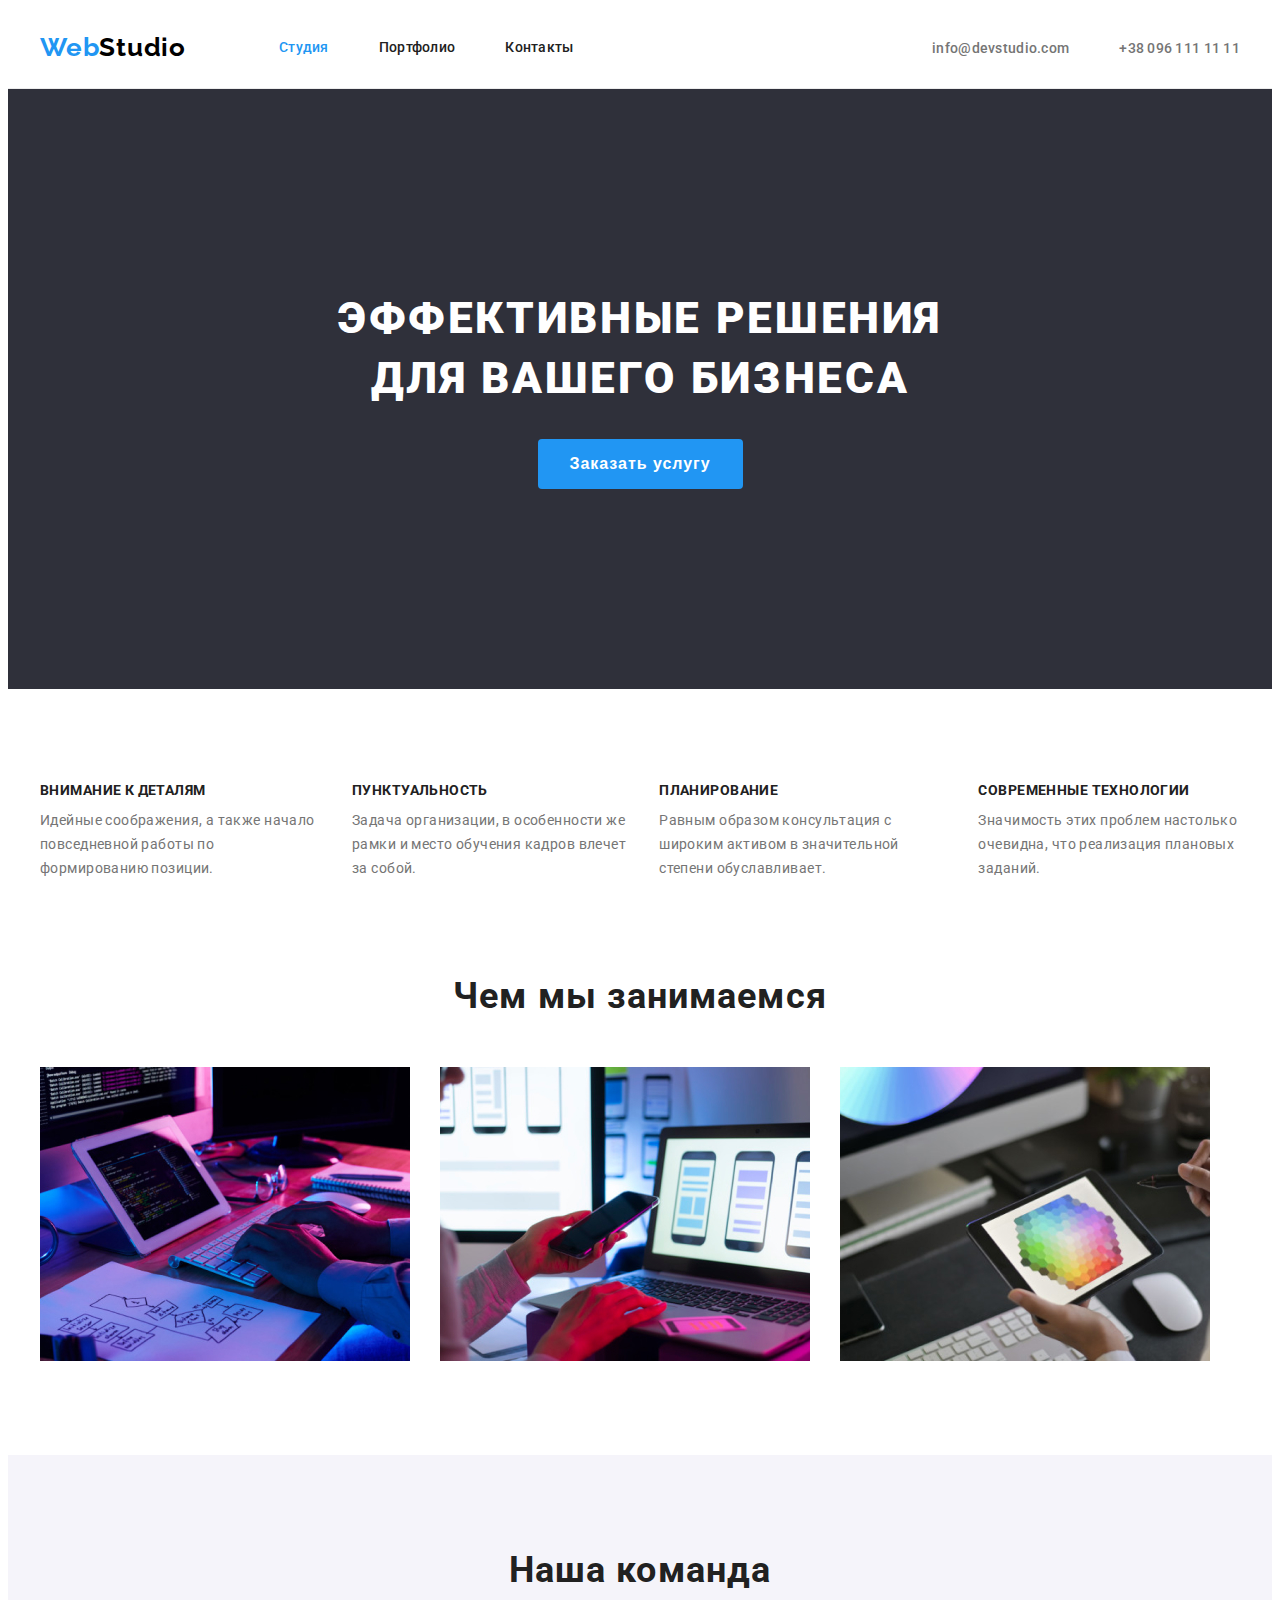
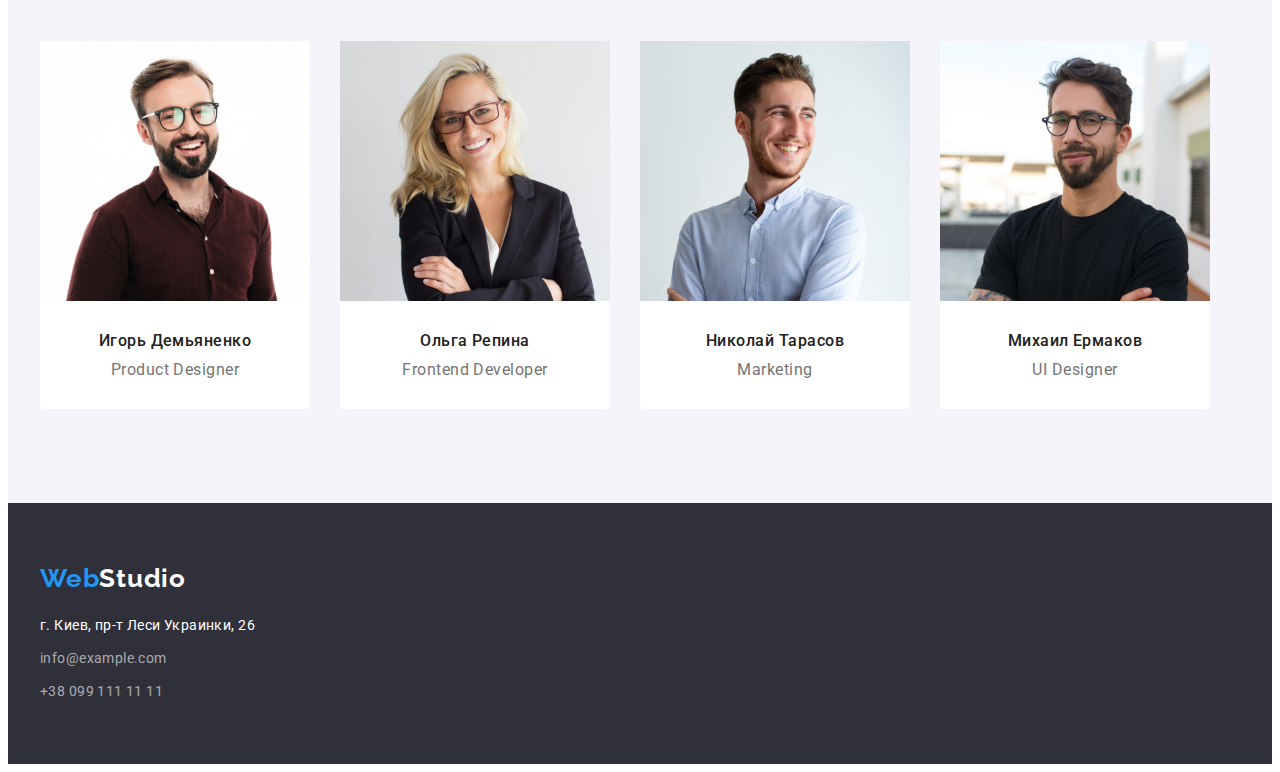
==== index.html @ f35f435f "1" ====
<!DOCTYPE html>
<html lang="ru">
  <head>
    <meta charset="UTF-8" />
    <meta name="viewport" content="width=device-width, initial-scale=1.0"/>
    <title>Вебстудия</title>
    <link rel="preconnect" href="https://fonts.gstatic.com"/>
    <link
      href="https://fonts.googleapis.com/css2?family=Raleway:wght@700&family=Roboto:wght@400;500;700;900&display=swap"
      rel="stylesheet"/>
    <link
      rel="stylesheet"
      href="https://cdnjs.cloudflare.com/ajax/libs/modern-normalize/1.0.0/modern-normalize.min.css"
      integrity="sha512-ISS7cAi1PEhQ8jnbJpJZMd29NlhNj4AWYyLOSp2CE/CsHxTCu+r+t0D2yoJudVrd0/8fTVPUVDzY5Tvli75u/g=="
      crossorigin="anonymous"/>
    <link rel="stylesheet" href="./css/styles.css"/>
  </head>
 <body>
    <header class="header">
      <div class="container">
        <nav class="nav-wrapper">
          <a href="./" class="logo"><span class="accent">Web</span>Studio</a>
          <ul class="site-nav list">
            <li class="list-item">
              <a href="./index.html" class="link current">Студия</a>
            </li>
            <li class="list-item">
              <a href="./portfolio.html" class="link">Портфолио</a>
            </li>
            <li class="list-item"><a href="" class="link">Контакты</a></li>
          </ul>
        </nav>
        <ul class="contacts list">
          <li class="list-item">
            <a href="mailto:info@devstudio.com" class="link"
              >info@devstudio.com</a>
          </li>
          <li class="list-item">
            <a href="tel:+380961111111" class="link">+38 096 111 11 11</a>
          </li>
        </ul>
      </div>
    </header>
    <main>
      <section class="hero">
        <h1 class="hero-title">
          Эффективные решения<br />
          для вашего бизнеса
        </h1>
        <button type="button" class="modal-btn">Заказать услугу</button>
      </section>
      <section class="features-section">
        <div class="container">
          <h2 hidden class="section-title">Наши особенности</h2>
          <ul class="list">
            <li class="list-item">
              <h3 class="title">Внимание к деталям</h3>
              <p class="description">
                Идейные соображения, а также начало повседневной работы по
                формированию позиции.
              </p>
            </li>
            <li class="list-item">
              <h3 class="title">Пунктуальность</h3>
              <p class="description">
                Задача организации, в особенности же рамки и место обучения
                кадров влечет за собой.
              </p>
            </li>
            <li class="list-item">
              <h3 class="title">Планирование</h3>
              <p class="description">
                Равным образом консультация с широким активом в значительной
                степени обуславливает.
              </p>
            </li>
            <li class="list-item">
              <h3 class="title">Современные технологии</h3>
              <p class="description">
                Значимость этих проблем настолько очевидна, что реализация
                плановых заданий.
              </p>
            </li>
          </ul>
        </div>
      </section>
      <section class="products-section">
        <div class="container">
          <h2 class="section-title">Чем мы занимаемся</h2>
          <ul class="products list">
            <li class="products-item">
              <img
                src="./images/index-images/box1.jpg"
                alt="Человек работает на компьютере"
                width="370"/>
            </li>
            <li class="products-item">
              <img
                src="./images/index-images/box2.jpg"
                alt="Человек с смарт-фоном в руке"
                width="370"/>
            </li>
            <li class="products-item">
              <img
                src="./images/index-images/box3.jpg"
                alt="Человек работает на планшете"
                width="370"/>
            </li>
          </ul>
        </div>
      </section>
      <section class="team-section">
        <div class="container">
          <h2 class="section-title">Наша команда</h2>
          <ul class="team list">
            <li class="team-item">
              <img
                src="./images/index-images/team/img.jpg"
                alt=""
                width="270"/>
              <div class="team-item-content">
                <h4 class="title">Игорь Демьяненко</h4>
                <p class="description">Product Designer</p>
              </div>
            </li>
            <li class="team-item">
              <img
                src="./images/index-images/team/img1.jpg"
                alt=""
                width="270"/>
              <div class="team-item-content">
                <h4 class="title">Ольга Репина</h4>
                <p class="description">Frontend Developer</p>
              </div>
            </li>
            <li class="team-item">
              <img
                src="./images/index-images/team/img2.jpg"
                alt=""
                width="270"/>
              <div class="team-item-content">
                <h4 class="title">Николай Тарасов</h4>
                <p class="description">Marketing</p>
              </div>
            </li>
            <li class="team-item">
              <img
                src="./images/index-images/team/img3.jpg"
                alt=""
                width="270"/>
              <div class="team-item-content">
                <h4 class="title">Михаил Ермаков</h4>
                <p class="description">UI Designer</p>
              </div>
            </li>
          </ul>
        </div>
      </section>
    </main>
    <footer class="footer">
      <div class="container">
        <a href="#" class="logo"><span class="accent">Web</span>Studio</a>
        <address class="footer-contacts">
          <p class="address">г. Киев, пр-т Леси Украинки, 26</p>
          <ul class="contacts-wrapper list">
            <li class="footer-contact-item"><a href="mailto:info@example.com" class="contacts email">info@example.com</a>
            </li>
            <li class="footer-contact-item">
            <a href="tel:+380991111111" class="contacts">+38 099 111 11 11</a>
          </li>
          </div>
        </address>
      </div>
    </footer>
  </body>
</html>
---- css/styles.css ----
:root {
  --primary-logo-color: #000000;
  --primary-txt-color: #212121;
  --secondary-txt-color: #757575;
  --additional-txt-color: #ffffff;
  --primary-bg-color: #ffffff;
  --secondary-bg-color: #f5f4fa;
  --additional-bg-color: #2f303a;
  --accent-color: #2196f3;
  --footer-contacts-color: rgba(255, 255, 255, 0.6);
  --header-line-color: #ececec;
  --border-line-color: #eeeeee;
}

/* ширина контейнера 1170px */
/* паддинги контейнера слева и справа равны половине ширины gutter на макете (по 15px) */

body {
  font-family: 'Roboto', sans-serif;
  background-color: var(--primary-bg-color);
}

/* COMMON */

h1,
h2,
h3,
h4,
h5,
h6 {
  margin: 0;
}

ul,
ol {
  margin: 0;
  padding: 0;
}

img {
  display: block;
}

.list {
  padding: 0;
  margin: 0;
  list-style: none;
}

.link {
  cursor: pointer;
}

.current {
  color: var(--accent-color);
}

.logo {
  font-family: 'Raleway', sans-serif;
  font-weight: 700;
  font-size: 26px;
  line-height: 1.192;
  letter-spacing: 0.03em;
  color: var(--primary-logo-color);
  text-decoration: none;
  margin-right: 93px;
  padding-top: 24px;
  padding-bottom: 25px;
}

.accent {
  color: var(--accent-color);
}

.container {
  width: 1200px;
  margin: 0 auto;
  padding-left: 15px;
  padding-right: 15px;
}

.description {
  margin: 0;
}

.section-title {
  font-weight: 700;
  font-size: 36px;
  line-height: 1.17;
  letter-spacing: 0.03em;
  color: var(--primary-txt-color);
  text-align: center;
  margin-bottom: 50px;
}

/* HEADER */

.header {
  border-bottom: 1px solid var(--header-line-color);
}

.header .container {
  display: flex;
  align-items: center;
}

.nav-wrapper {
  display: flex;
  align-items: center;
}

.site-nav {
  display: flex;
}

.site-nav .list-item:not(:last-child) {
  margin-right: 50px;
}

.site-nav .link {
  display: block;
  padding-top: 32px;
  padding-bottom: 32px;
  font-weight: 500;
  font-size: 14px;
  line-height: 1.14;
  letter-spacing: 0.02em;
  color: var(--primary-txt-color);
  text-decoration: none;
}

.site-nav .link:hover,
.site-nav .link:focus,
.site-nav .link:active {
  color: var(--accent-color);
}

.site-nav .link.current {
  color: var(--accent-color);
}

.header .contacts {
  margin-bottom: 0;
  display: flex;
}

.contacts.list {
  margin-left: auto;
}

.contacts .list-item + .list-item {
  margin-left: 50px;
}
.contacts .link {
  font-weight: 500;
  font-size: 14px;
  line-height: 1.14;
  letter-spacing: 0.02em;
  color: var(--secondary-txt-color);
  text-decoration: none;
  padding-top: 32px;
  padding-bottom: 32px;
}

.contacts .link:hover,
.contacts .link:focus {
  color: var(--accent-color);
}

/* HERO */

.hero {
  background-color: #2f303a;
  width: auto;
  text-align: center;
  padding-top: 200px;
  padding-bottom: 200px;
}

.hero-title {
  margin-top: 0;
  margin-bottom: 30px;
  font-weight: 900;
  font-size: 44px;
  line-height: 1.363;
  letter-spacing: 0.06em;
  text-transform: uppercase;
  color: #ffffff;
}

.modal-btn {
  border-radius: 4px;
  font-weight: 700;
  font-size: 16px;
  line-height: 1.88;
  letter-spacing: 0.06em;
  color: var(--additional-txt-color);
  background-color: var(--accent-color);
  padding: 10px 32px;
  border: none;
}

/* FEATURES */
.features-section {
  padding: 94px 0;
}

.features-section .title {
  font-weight: 700;
  font-size: 14px;
  line-height: 1.14;
  letter-spacing: 0.03em;
  text-transform: uppercase;
  color: var(--primary-txt-color);
  margin-bottom: 10px;
}

.features-section .description {
  font-weight: 400;
  font-size: 14px;
  line-height: 1.71;
  letter-spacing: 0.03em;
  color: var(--secondary-txt-color);
}

.features-section .list {
  display: flex;
}

.features-section .list-item {
  width: calc((100%-90px) / 4);
}

.features-section .list-item:not(:last-child) {
  margin-right: 30px;
}

/* WHAT WE DO */

.products-section {
  padding-bottom: 94px;
}
.products {
  display: flex;
}

.products.list {
  margin: -15px;
}

.products-item {
  margin: 15px;
}

/* TEAM */

.team-section {
  background-color: var(--secondary-bg-color);
  padding: 94px 0;
}

.team.list {
  display: flex;
  margin: -15px;
}

.team-item {
  margin: 15px;
}

.team-section .title {
  margin-bottom: 10px;
}

.team-item-content {
  padding: 30px;
  background-color: var(--primary-bg-color);
  border-radius: 0px 0px 4px 4px;
}

.team .title {
  font-weight: 500;
  font-size: 16px;
  line-height: 1.19;
  letter-spacing: 0.03em;
  color: var(--primary-txt-color);
  text-align: center;
}

.team .description {
  font-weight: 400;
  font-size: 16px;
  line-height: 1.19;
  letter-spacing: 0.03em;
  color: var(--secondary-txt-color);
  text-align: center;
}

/* FOOTER */
.footer {
  background-color: var(--additional-bg-color);
  padding-top: 60px;
  padding-bottom: 60px;
}

.footer .logo {
  display: inline-block;
  color: var(--additional-txt-color);
  margin-bottom: 20px;
  margin-right: 0;
  padding: 0;
}

.footer-contacts {
  font-style: normal;
}

.footer-contacts .address {
  font-weight: 400;
  font-size: 14px;
  line-height: 1.71;
  letter-spacing: 0.03em;
  color: var(--additional-txt-color);
  margin-top: 0;
  margin-bottom: 9px;
}

.footer .contacts {
  display: inline-block;
  font-weight: 400;
  font-size: 14px;
  line-height: 1.71;
  letter-spacing: 0.03em;
  color: var(--footer-contacts-color);
  text-decoration: none;
}

.footer-contact-item > .email {
  margin-bottom: 9px;
}

.contacts-wrapper {
  display: flex;
  flex-direction: column;
}

/* PORTFOLIO */

.portfolio {
  padding: 94px 0 94px 0;
}

.select-btn {
  font-weight: 500;
  font-size: 16px;
  line-height: 1.63;
  letter-spacing: 0.03em;
  color: var(--primary-txt-color);
  background-color: var(--secondary-bg-color);
  border: none;
  text-align: center;
  color: var(--primary-txt-color);
  padding: 6px 22px;
  border-radius: 4px;
  outline: none;
}

.select-btn:hover,
.select-btn:focus,
.select-btn:active {
  color: var(--additional-txt-color);
  background-color: var(--accent-color);
  border: none;
  cursor: pointer;
}

.portfolio .filter {
  display: flex;
  justify-content: center;
}

.filter-button + .filter-button {
  margin-left: 8px;
}

.filter {
  margin-bottom: 50px;
}

.projects {
  display: flex;
  flex-wrap: wrap;
  margin: -15px;
}

.project-content {
  padding: 20px 24px;
  border-style: none solid solid;
  border-width: 1px;
  border-color: var(--border-line-color);
}

.project-item {
  margin: 15px;
}

.project-title {
  font-weight: 700;
  font-size: 18px;
  line-height: 2;
  letter-spacing: 0.06em;
  color: var(--primary-txt-color);
  margin-bottom: 4px;
}

.project-type {
  font-weight: 400;
  font-size: 16px;
  line-height: 1.88;
  letter-spacing: 0.03em;
  color: var(--secondary-txt-color);
  margin: 0;
}

.projects .link {
  text-decoration: none;
}
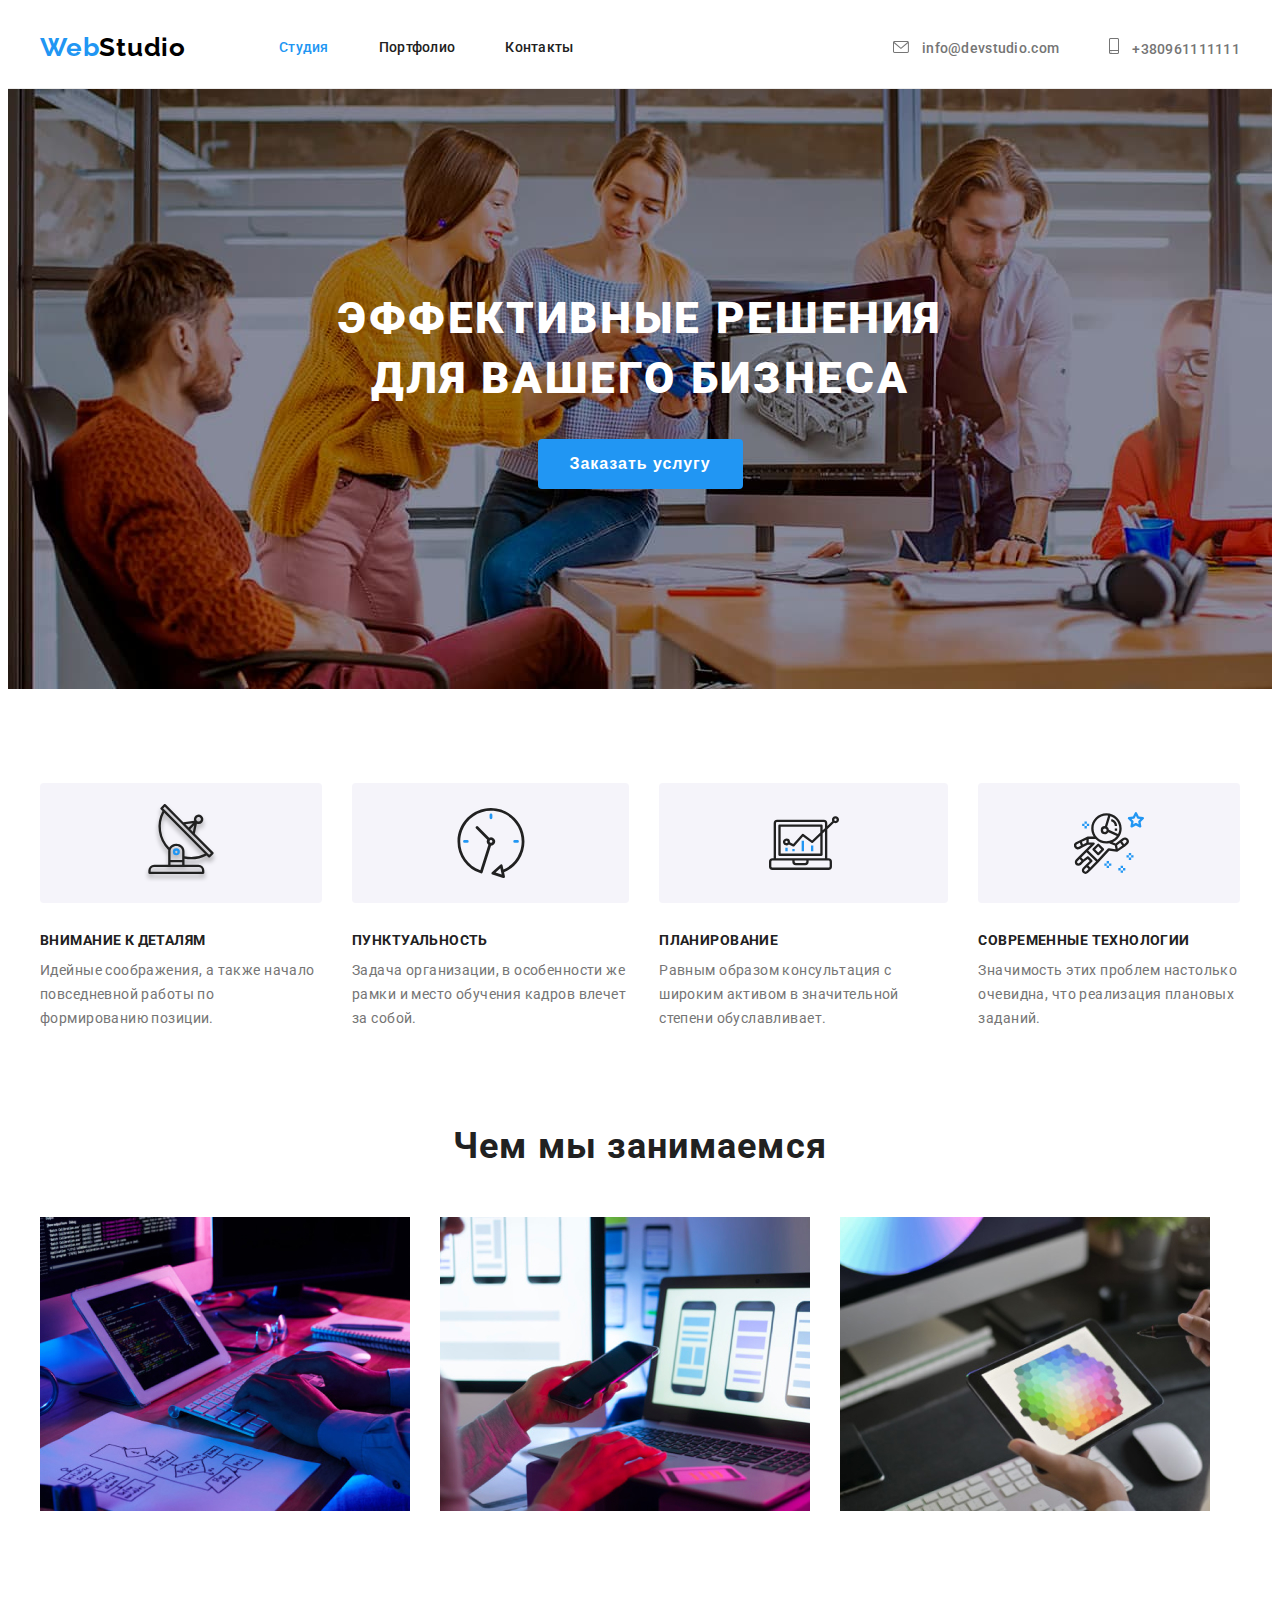
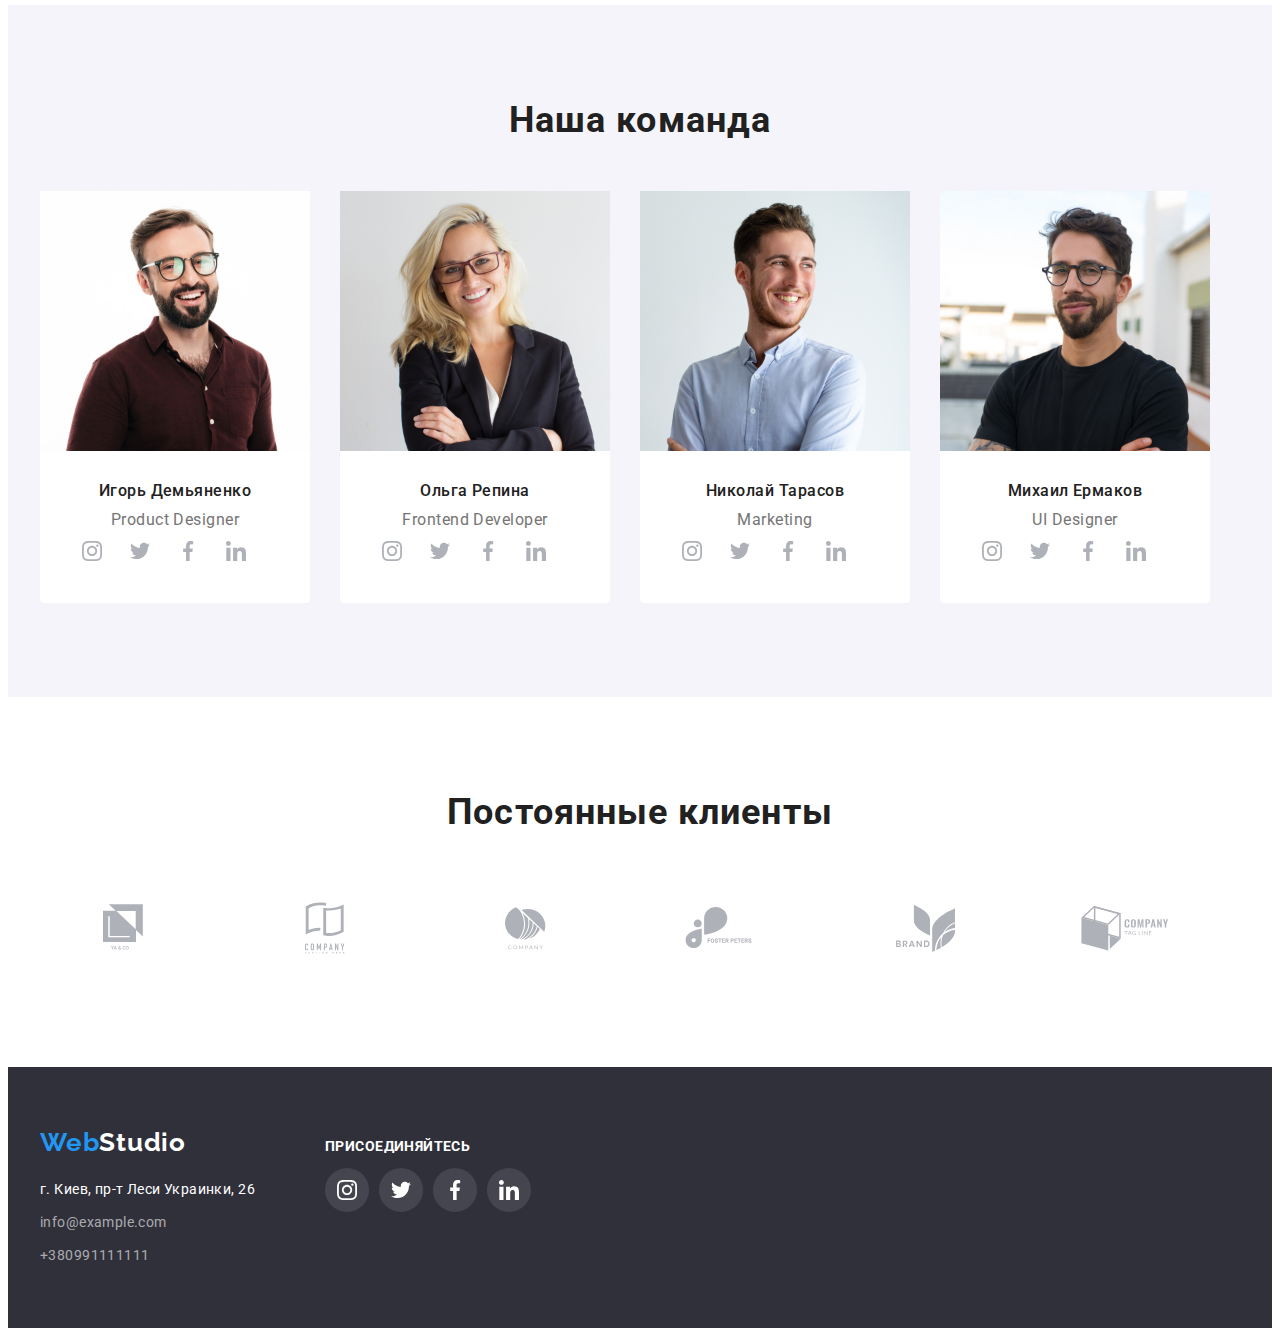
==== commit e5ebce00: "1" ====
--- a/index.html
+++ b/index.html
@@ -13,12 +13,12 @@
       href="https://cdnjs.cloudflare.com/ajax/libs/modern-normalize/1.0.0/modern-normalize.min.css"
       integrity="sha512-ISS7cAi1PEhQ8jnbJpJZMd29NlhNj4AWYyLOSp2CE/CsHxTCu+r+t0D2yoJudVrd0/8fTVPUVDzY5Tvli75u/g=="
       crossorigin="anonymous"/>
-    <link rel="stylesheet" href="./css/styles.css"/>
+    <link rel="stylesheet" href="./css/style.css"/>
   </head>
  <body>
     <header class="header">
       <div class="container">
-        <nav class="nav-wrapper">
+        <nav class="nav">
           <a href="./" class="logo"><span class="accent">Web</span>Studio</a>
           <ul class="site-nav list">
             <li class="list-item">
@@ -32,11 +32,18 @@
         </nav>
         <ul class="contacts list">
           <li class="list-item">
-            <a href="mailto:info@devstudio.com" class="link"
-              >info@devstudio.com</a>
+            <a href="mailto:info@devstudio.com" class="link">
+              <svg class="contacts-icon" width="16" height="12">
+                <use href="./images/sprite.svg#icon-envelope"></use>
+              </svg>
+              info@devstudio.com</a>
           </li>
           <li class="list-item">
-            <a href="tel:+380961111111" class="link">+38 096 111 11 11</a>
+            <a href="tel:+380961111111" class="link">
+              <svg class="contacts-icon" width="10" height="16">
+                <use href="./images/sprite.svg#icon-smartphone"></use>
+              </svg>
+              +380961111111</a>
           </li>
         </ul>
       </div>
@@ -51,30 +58,30 @@
       </section>
       <section class="features-section">
         <div class="container">
-          <h2 hidden class="section-title">Наши особенности</h2>
+          <h2 hidden class="section-title">Скрытая секция</h2>
           <ul class="list">
-            <li class="list-item">
+            <li class="list-item icon-antenna">
               <h3 class="title">Внимание к деталям</h3>
               <p class="description">
                 Идейные соображения, а также начало повседневной работы по
                 формированию позиции.
               </p>
             </li>
-            <li class="list-item">
+            <li class="list-item icon-clock">
               <h3 class="title">Пунктуальность</h3>
               <p class="description">
                 Задача организации, в особенности же рамки и место обучения
                 кадров влечет за собой.
               </p>
             </li>
-            <li class="list-item">
+            <li class="list-item icon-diagram">
               <h3 class="title">Планирование</h3>
               <p class="description">
                 Равным образом консультация с широким активом в значительной
                 степени обуславливает.
               </p>
             </li>
-            <li class="list-item">
+            <li class="list-item icon-astronaut">
               <h3 class="title">Современные технологии</h3>
               <p class="description">
                 Значимость этих проблем настолько очевидна, что реализация
@@ -119,8 +126,34 @@
                 alt=""
                 width="270"/>
               <div class="team-item-content">
-                <h4 class="title">Игорь Демьяненко</h4>
+                <h3 class="title">Игорь Демьяненко</h3>
                 <p class="description">Product Designer</p>
+                <ul class="list">
+                  <li class="social-list-item">
+                    <a href="#" class="social-link"><svg class="social-icon" width="20" height="20">
+                        <use href="./images/sprite.svg#icon-instagram"></use>
+                      </svg>
+                    </a>
+                  </li>
+                  <li class="social-list-item">
+                    <a href="#" class="social-link"><svg class="social-icon" width="20" height="20">
+                        <use href="./images/sprite.svg#icon-twitter"></use>
+                      </svg>
+                    </a>
+                  </li>
+                  <li class="social-list-item">
+                    <a href="#" class="social-link"><svg class="social-icon" width="20" height="20">
+                        <use href="./images/sprite.svg#icon-facebook"></use>
+                      </svg>
+                    </a>
+                  </li>
+                  <li class="social-list-item">
+                    <a href="#" class="social-link"><svg class="social-icon" width="20" height="20">
+                        <use href="./images/sprite.svg#icon-linkedin"></use>
+                      </svg>
+                    </a>
+                  </li>
+                </ul>
               </div>
             </li>
             <li class="team-item">
@@ -129,8 +162,34 @@
                 alt=""
                 width="270"/>
               <div class="team-item-content">
-                <h4 class="title">Ольга Репина</h4>
+                <h3 class="title">Ольга Репина</h3>
                 <p class="description">Frontend Developer</p>
+                <ul class="list">
+                  <li class="social-list-item">
+                    <a href="#" class="social-link"><svg class="social-icon" width="20" height="20">
+                        <use href="./images/sprite.svg#icon-instagram"></use>
+                      </svg>
+                    </a>
+                  </li>
+                  <li class="social-list-item">
+                    <a href="#" class="social-link"><svg class="social-icon" width="20" height="20">
+                        <use href="./images/sprite.svg#icon-twitter"></use>
+                      </svg>
+                    </a>
+                  </li>
+                  <li class="social-list-item">
+                    <a href="#" class="social-link"><svg class="social-icon" width="20" height="20">
+                        <use href="./images/sprite.svg#icon-facebook"></use>
+                      </svg>
+                    </a>
+                  </li>
+                  <li class="social-list-item">
+                    <a href="#" class="social-link"><svg class="social-icon" width="20" height="20">
+                        <use href="./images/sprite.svg#icon-linkedin"></use>
+                      </svg>
+                    </a>
+                  </li>
+                </ul>
               </div>
             </li>
             <li class="team-item">
@@ -139,8 +198,34 @@
                 alt=""
                 width="270"/>
               <div class="team-item-content">
-                <h4 class="title">Николай Тарасов</h4>
+                <h3 class="title">Николай Тарасов</h3>
                 <p class="description">Marketing</p>
+                <ul class="list">
+                  <li class="social-list-item">
+                    <a href="#" class="social-link"><svg class="social-icon" width="20" height="20">
+                        <use href="./images/sprite.svg#icon-instagram"></use>
+                      </svg>
+                    </a>
+                  </li>
+                  <li class="social-list-item">
+                    <a href="#" class="social-link"><svg class="social-icon" width="20" height="20">
+                        <use href="./images/sprite.svg#icon-twitter"></use>
+                      </svg>
+                    </a>
+                  </li>
+                  <li class="social-list-item">
+                    <a href="#" class="social-link"><svg class="social-icon" width="20" height="20">
+                        <use href="./images/sprite.svg#icon-facebook"></use>
+                      </svg>
+                    </a>
+                  </li>
+                  <li class="social-list-item">
+                    <a href="#" class="social-link"><svg class="social-icon" width="20" height="20">
+                        <use href="./images/sprite.svg#icon-linkedin"></use>
+                      </svg>
+                    </a>
+                  </li>
+                </ul>
               </div>
             </li>
             <li class="team-item">
@@ -149,9 +234,79 @@
                 alt=""
                 width="270"/>
               <div class="team-item-content">
-                <h4 class="title">Михаил Ермаков</h4>
+                <h3 class="title">Михаил Ермаков</h3>
                 <p class="description">UI Designer</p>
+                <ul class="list">
+                  <li class="social-list-item">
+                    <a href="#" class="social-link"><svg class="social-icon" width="20" height="20">
+                        <use href="./images/sprite.svg#icon-instagram"></use>
+                      </svg>
+                    </a>
+                  </li>
+                  <li class="social-list-item">
+                    <a href="#" class="social-link"><svg class="social-icon" width="20" height="20">
+                        <use href="./images/sprite.svg#icon-twitter"></use>
+                      </svg>
+                    </a>
+                  </li>
+                  <li class="social-list-item">
+                    <a href="#" class="social-link"><svg class="social-icon" width="20" height="20">
+                        <use href="./images/sprite.svg#icon-facebook"></use>
+                      </svg>
+                    </a>
+                  </li>
+                  <li class="social-list-item">
+                    <a href="#" class="social-link"><svg class="social-icon" width="20" height="20">
+                        <use href="./images/sprite.svg#icon-linkedin"></use>
+                      </svg>
+                    </a>
+                  </li>
+                </ul>
               </div>
+            </li>
+          </ul>
+        </div>
+      </section>
+      <section class="clients-section">
+        <div class="container">
+          <h2 class="section-title">Постоянные клиенты</h2>
+          <ul class="list">
+            <li class="logo-item">
+              <a class="logo-link" href="">
+                <svg width="44" height="49">
+                  <use href="./images/sprite.svg#icon-logo-1"></use>
+                </svg>
+              </a>
+            </li>
+            <li class="logo-item">
+              <a class="logo-link" href=""><svg width="40" height="52">
+                  <use href="./images/sprite.svg#icon-logo-2"></use>
+                </svg>
+              </a>
+            </li>
+            <li class="logo-item">
+              <a class="logo-link" href=""><svg width="41" height="43">
+                  <use href="./images/sprite.svg#icon-logo-3"></use>
+                </svg>
+              </a>
+            </li>
+            <li class="logo-item">
+              <a class="logo-link" href=""><svg width="80" height="42">
+                  <use href="./images/sprite.svg#icon-logo-4"></use>
+                </svg>
+              </a>
+            </li>
+            <li class="logo-item">
+              <a class="logo-link" href=""><svg width="59" height="47">
+                  <use href="./images/sprite.svg#icon-logo-5"></use>
+                </svg>
+              </a>
+            </li>
+            <li class="logo-item">
+              <a class="logo-link" href=""><svg width="88" height="45">
+                  <use href="./images/sprite.svg#icon-logo-6"></use>
+                </svg>
+              </a>
             </li>
           </ul>
         </div>
@@ -159,6 +314,7 @@
     </main>
     <footer class="footer">
       <div class="container">
+        <div class="footer-wrapper">
         <a href="#" class="logo"><span class="accent">Web</span>Studio</a>
         <address class="footer-contacts">
           <p class="address">г. Киев, пр-т Леси Украинки, 26</p>
@@ -166,10 +322,39 @@
             <li class="footer-contact-item"><a href="mailto:info@example.com" class="contacts email">info@example.com</a>
             </li>
             <li class="footer-contact-item">
-            <a href="tel:+380991111111" class="contacts">+38 099 111 11 11</a>
-          </li>
-          </div>
+            <a href="tel:+380991111111" class="contacts">+380991111111</a>
+          </li>
         </address>
+      </div>
+      <div class="join-wrapper">
+        <p class="join">присоединяйтесь</p>
+        <ul class="social-links list">
+          <li class="social-list-item">
+            <a href="#" class="social-link"><svg class="social-icon" width="20" height="20">
+                <use href="./images/sprite.svg#icon-instagram"></use>
+              </svg>
+            </a>
+          </li>
+          <li class="social-list-item">
+            <a href="#" class="social-link"><svg class="social-icon" width="20" height="20">
+                <use href="./images/sprite.svg#icon-twitter"></use>
+              </svg>
+            </a>
+          </li>
+          <li class="social-list-item">
+            <a href="#" class="social-link"><svg class="social-icon" width="20" height="20">
+                <use href="./images/sprite.svg#icon-facebook"></use>
+              </svg>
+            </a>
+          </li>
+          <li class="social-list-item">
+            <a href="#" class="social-link"><svg class="social-icon" width="20" height="20">
+                <use href="./images/sprite.svg#icon-linkedin"></use>
+              </svg>
+            </a>
+          </li>
+        </ul>
+      </div>
       </div>
     </footer>
   </body>
--- a/css/style.css
+++ b/css/style.css
@@ -0,0 +1,528 @@
+:root {
+  --primary-logo-color: #000000;
+  --primary-txt-color: #212121;
+  --secondary-txt-color: #757575;
+  --additional-txt-color: #ffffff;
+  --primary-bg-color: #ffffff;
+  --secondary-bg-color: #f5f4fa;
+  --additional-bg-color: #2f303a;
+  --accent-color: #2196f3;
+  --footer-contacts-color: rgba(255, 255, 255, 0.6);
+  --header-line-color: #ececec;
+  --border-line-color: #eeeeee;
+}
+
+body {
+  font-family: 'Roboto', sans-serif;
+  background-color: var(--primary-bg-color);
+}
+
+h1,
+h2,
+h3,
+h4,
+h5,
+h6 {
+  margin: 0;
+}
+
+ul,
+ol {
+  margin: 0;
+  padding: 0;
+}
+
+img {
+  display: block;
+}
+
+.list {
+  padding: 0;
+  margin: 0;
+  list-style: none;
+}
+
+.link {
+  cursor: pointer;
+}
+
+.current {
+  color: var(--accent-color);
+}
+
+.logo {
+  font-family: 'Raleway', sans-serif;
+  font-weight: 700;
+  font-size: 26px;
+  line-height: 1.192;
+  letter-spacing: 0.03em;
+  color: var(--primary-logo-color);
+  text-decoration: none;
+  margin-right: 93px;
+  padding-top: 24px;
+  padding-bottom: 25px;
+}
+
+.accent {
+  color: var(--accent-color);
+}
+
+.container {
+  width: 1200px;
+  margin: 0 auto;
+  padding-left: 15px;
+  padding-right: 15px;
+}
+
+.description {
+  margin: 0;
+}
+
+.section-title {
+  font-weight: 700;
+  font-size: 36px;
+  line-height: 1.17;
+  letter-spacing: 0.03em;
+  color: var(--primary-txt-color);
+  text-align: center;
+  margin-bottom: 50px;
+}
+
+.header {
+  border-bottom: 1px solid var(--header-line-color);
+}
+
+.header .container {
+  display: flex;
+  align-items: center;
+}
+
+.nav {
+  display: flex;
+  align-items: center;
+}
+
+.site-nav {
+  display: flex;
+}
+
+.site-nav .list-item:not(:last-child) {
+  margin-right: 50px;
+}
+
+.site-nav .link {
+  display: block;
+  padding-top: 32px;
+  padding-bottom: 32px;
+  font-weight: 500;
+  font-size: 14px;
+  line-height: 1.14;
+  letter-spacing: 0.02em;
+  color: var(--primary-txt-color);
+  text-decoration: none;
+}
+
+.site-nav .link:hover,
+.site-nav .link:focus,
+.site-nav .link:active {
+  color: var(--accent-color);
+}
+
+.site-nav .link.current {
+  color: var(--accent-color);
+}
+
+.header .contacts {
+  margin-bottom: 0;
+  display: flex;
+}
+
+.contacts.list {
+  margin-left: auto;
+}
+
+.contacts .list-item + .list-item {
+  margin-left: 50px;
+}
+.contacts .link {
+  font-weight: 500;
+  font-size: 14px;
+  line-height: 1.14;
+  letter-spacing: 0.02em;
+  color: var(--secondary-txt-color);
+  text-decoration: none;
+  padding-top: 32px;
+  padding-bottom: 32px;
+}
+
+.contacts .link:hover,
+.contacts .link:focus {
+  color: var(--accent-color);
+}
+.contacts-icon {
+  margin-right: 10px;
+  fill: #757575;
+}
+.contacts-icon:hover {
+  fill: #2196f3;
+}
+
+.hero {
+  background-color: #2f303a;
+  width: auto;
+  text-align: center;
+  padding-top: 200px;
+  padding-bottom: 200px;
+  background-image: url('../images/index-images/hero.jpg');
+  background-size: cover;
+}
+
+.hero-title {
+  margin-top: 0;
+  margin-bottom: 30px;
+  font-weight: 900;
+  font-size: 44px;
+  line-height: 1.363;
+  letter-spacing: 0.06em;
+  text-transform: uppercase;
+  color: #ffffff;
+}
+
+.modal-btn {
+  border-radius: 4px;
+  font-weight: 700;
+  font-size: 16px;
+  line-height: 1.88;
+  letter-spacing: 0.06em;
+  color: var(--additional-txt-color);
+  background-color: var(--accent-color);
+  padding: 10px 32px;
+  border: none;
+}
+
+.features-section {
+  padding: 94px 0;
+}
+
+.features-section .title {
+  font-weight: 700;
+  font-size: 14px;
+  line-height: 1.14;
+  letter-spacing: 0.03em;
+  text-transform: uppercase;
+  color: var(--primary-txt-color);
+  margin-bottom: 10px;
+}
+
+.features-section .description {
+  font-weight: 400;
+  font-size: 14px;
+  line-height: 1.71;
+  letter-spacing: 0.03em;
+  color: var(--secondary-txt-color);
+}
+
+.features-section .list {
+  display: flex;
+}
+
+.features-section .list-item:not(:last-child) {
+  margin-right: 30px;
+}
+.icon-antenna::before {
+  background-image: url(../images/antenna.svg);
+}
+
+.icon-clock::before {
+  background-image: url(../images/clock.svg);
+}
+
+.icon-diagram::before {
+  background-image: url(../images/diagram.svg);
+}
+
+.icon-astronaut::before {
+  background-image: url(../images/astronaut.svg);
+}
+.features-section .list-item::before {
+  content: '';
+  display: block;
+  height: 120px;
+  background-repeat: no-repeat;
+  background-position: center;
+  background-color: var(--secondary-bg-color);
+  border-radius: 4px;
+  margin-bottom: 30px;
+}
+
+.products-section {
+  padding-bottom: 94px;
+}
+.products {
+  display: flex;
+}
+
+.products.list {
+  margin: -15px;
+}
+
+.products-item {
+  margin: 15px;
+}
+
+.team-section {
+  background-color: var(--secondary-bg-color);
+  padding: 94px 0;
+}
+
+.team.list {
+  display: flex;
+  margin: -15px;
+}
+
+.team-item {
+  margin: 15px;
+}
+
+.team-section .title {
+  margin-bottom: 10px;
+}
+
+.team-item-content {
+  padding: 30px;
+  background-color: var(--primary-bg-color);
+  border-radius: 0px 0px 4px 4px;
+}
+
+.team .title {
+  font-weight: 500;
+  font-size: 16px;
+  line-height: 1.19;
+  letter-spacing: 0.03em;
+  color: var(--primary-txt-color);
+  text-align: center;
+}
+
+.team .description {
+  font-weight: 400;
+  font-size: 16px;
+  line-height: 1.19;
+  letter-spacing: 0.03em;
+  color: var(--secondary-txt-color);
+  text-align: center;
+}
+.team-item-content .social-list-item {
+  display: inline-block;
+  justify-content: center;
+  align-items: center;
+}
+.team-item-content .social-link {
+  display: flex;
+  justify-content: center;
+  align-items: center;
+  width: 44px;
+  height: 44px;
+  fill: #afb1b8;
+}
+.team-item-content .social-list-item:hover,
+.team-item-content .social-list-item:focus {
+  background-color: #2196f3;
+  fill: #ffffff;
+  border-radius: 50%;
+}
+.clients-section {
+  padding: 94px 0;
+}
+.clients-section .list {
+  display: flex;
+}
+.clients-section .logo-item:not(:last-child) {
+  margin-right: 30px;
+}
+.logo-item {
+  width: 170px;
+  height: 90px;
+}
+.logo-link {
+  display: flex;
+  justify-content: center;
+  align-items: center;
+  width: 100%;
+  height: 100%;
+  border-radius: 4px;
+  fill: #afb1b8;
+}
+.logo-link:hover,
+.logo-link:focus {
+  border: 1px solid #2196f3;
+  color: #2196f3;
+}
+
+.footer {
+  background-color: var(--additional-bg-color);
+  padding-top: 60px;
+  padding-bottom: 60px;
+}
+
+.footer .logo {
+  display: inline-block;
+  color: var(--additional-txt-color);
+  margin-bottom: 20px;
+  margin-right: 0;
+  padding: 0;
+}
+.footer .container {
+  display: flex;
+  align-items: baseline;
+}
+.footer-wrapper {
+  margin-right: 70px;
+}
+
+.footer-contacts {
+  font-style: normal;
+}
+
+.footer-contacts .address {
+  font-weight: 400;
+  font-size: 14px;
+  line-height: 1.71;
+  letter-spacing: 0.03em;
+  color: var(--additional-txt-color);
+  margin-top: 0;
+  margin-bottom: 9px;
+}
+
+.footer .contacts {
+  display: inline-block;
+  font-weight: 400;
+  font-size: 14px;
+  line-height: 1.71;
+  letter-spacing: 0.03em;
+  color: var(--footer-contacts-color);
+  text-decoration: none;
+}
+
+.footer-contact-item > .email {
+  margin-bottom: 9px;
+}
+
+.contacts-wrapper {
+  display: flex;
+  flex-direction: column;
+}
+.join {
+  font-weight: bold;
+  font-size: 14px;
+  line-height: 1.143;
+  letter-spacing: 0.03em;
+  text-transform: uppercase;
+  color: var(--additional-txt-color);
+  margin-top: 0;
+}
+.social-links {
+  display: flex;
+}
+.social-links .social-list-item {
+  width: 44px;
+  height: 44px;
+}
+.social-links .social-list-item:not(:last-child) {
+  margin-right: 10px;
+}
+.social-links .social-link {
+  width: 100%;
+  height: 100%;
+  display: flex;
+  justify-content: center;
+  align-items: center;
+  cursor: pointer;
+  background-color: rgba(255, 255, 255, 0.1);
+  border-radius: 50%;
+  color: var(--additional-txt-color);
+  fill: currentColor;
+}
+.social-list-item .social-link:hover,
+.social-list-item .social-link:focus {
+  background-color: var(--accent-color);
+}
+
+.portfolio {
+  padding: 94px 0 94px 0;
+}
+
+.select-btn {
+  font-weight: 500;
+  font-size: 16px;
+  line-height: 1.63;
+  letter-spacing: 0.03em;
+  color: var(--primary-txt-color);
+  background-color: var(--secondary-bg-color);
+  border: none;
+  text-align: center;
+  color: var(--primary-txt-color);
+  padding: 6px 22px;
+  border-radius: 4px;
+  outline: none;
+}
+
+.select-btn:hover,
+.select-btn:focus,
+.select-btn:active {
+  color: var(--additional-txt-color);
+  background-color: var(--accent-color);
+  border: none;
+  cursor: pointer;
+}
+
+.portfolio .filter {
+  display: flex;
+  justify-content: center;
+}
+
+.filter-button + .filter-button {
+  margin-left: 8px;
+}
+
+.filter {
+  margin-bottom: 50px;
+}
+
+.projects {
+  display: flex;
+  flex-wrap: wrap;
+  margin: -15px;
+}
+
+.project-content {
+  padding: 20px 24px;
+  border-style: none solid solid;
+  border-width: 1px;
+  border-color: var(--border-line-color);
+}
+
+.project-item {
+  margin: 15px;
+}
+
+.project-title {
+  font-weight: 700;
+  font-size: 18px;
+  line-height: 2;
+  letter-spacing: 0.06em;
+  color: var(--primary-txt-color);
+  margin-bottom: 4px;
+}
+
+.project-type {
+  font-weight: 400;
+  font-size: 16px;
+  line-height: 1.88;
+  letter-spacing: 0.03em;
+  color: var(--secondary-txt-color);
+  margin: 0;
+}
+
+.projects .link {
+  text-decoration: none;
+}
